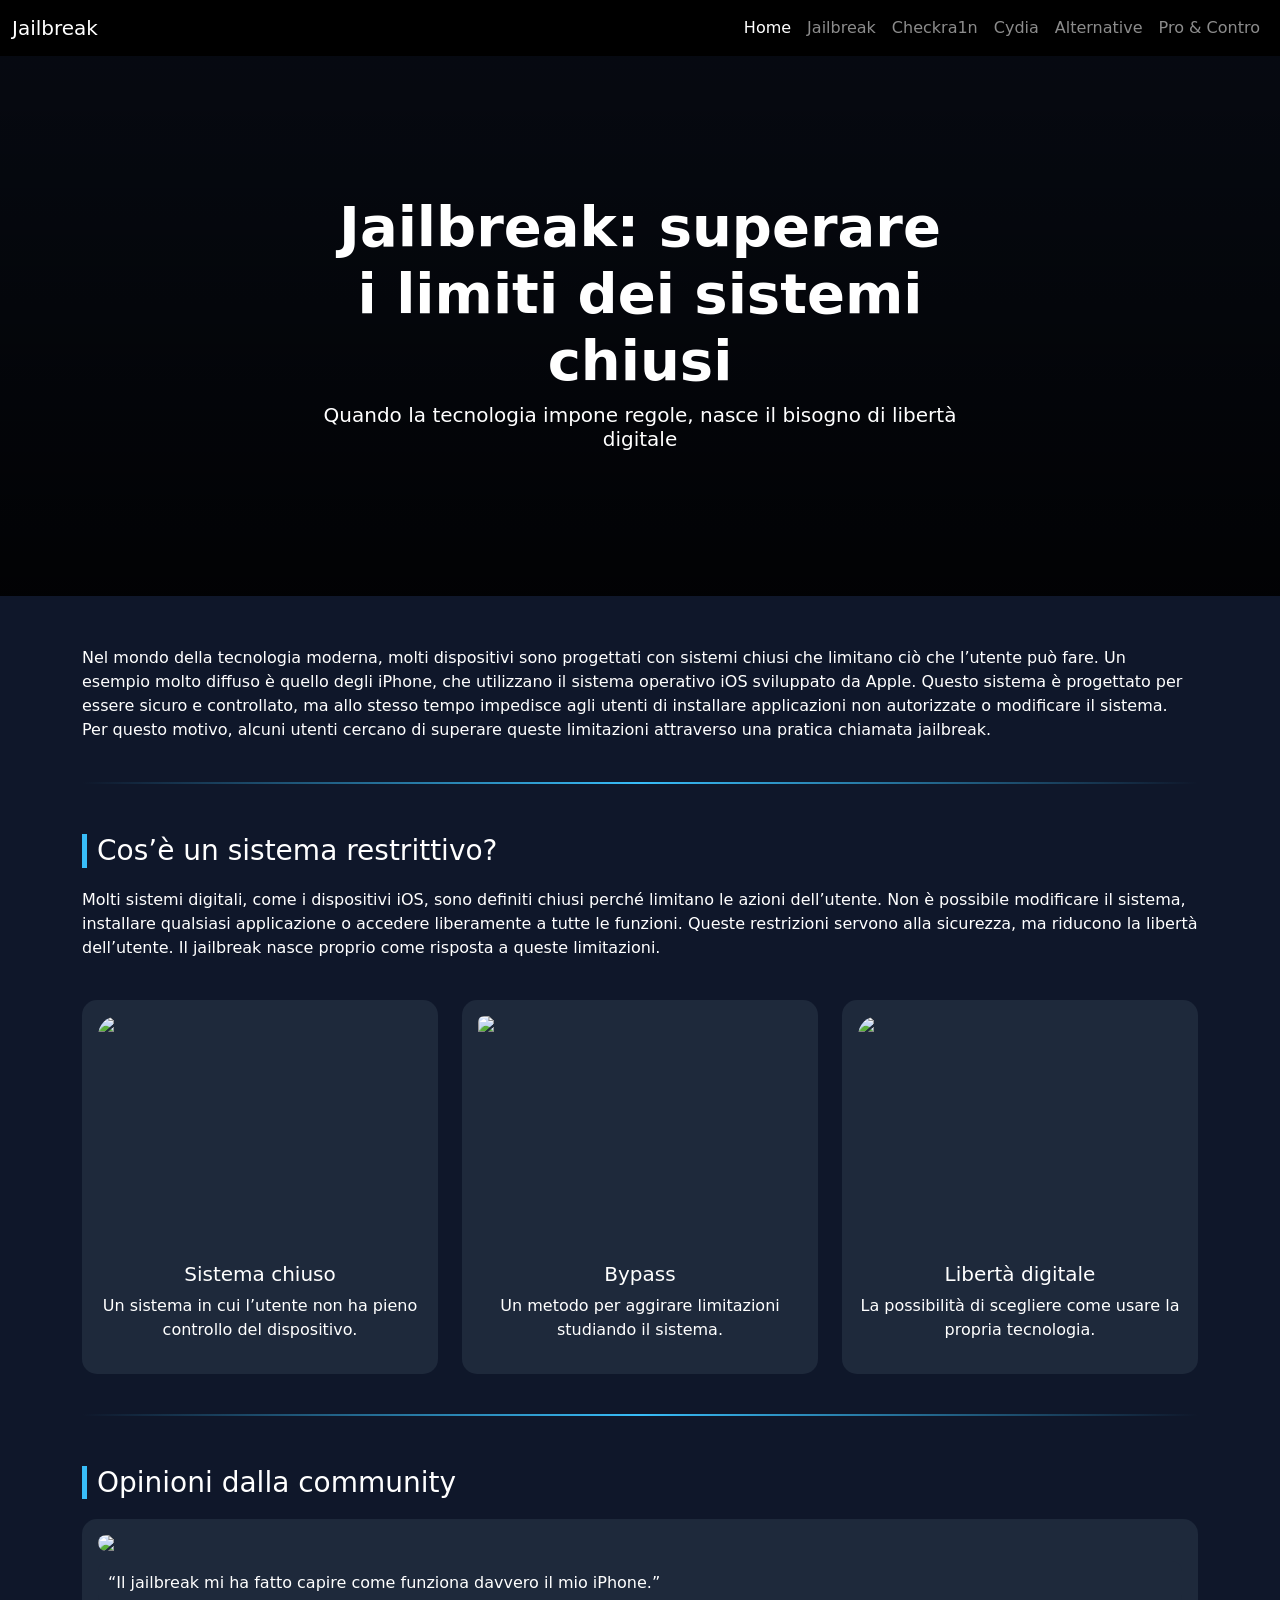
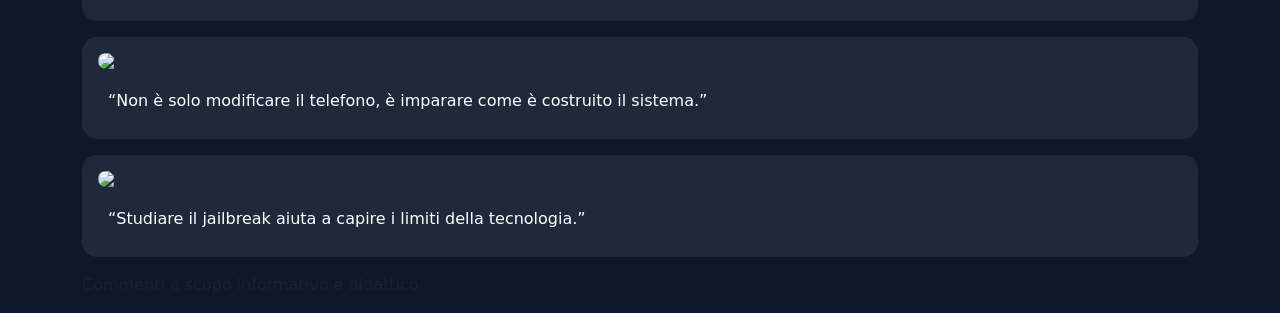
==== sito tesina2026/index.html @ 547dbefb "Add files via upload" ====
<!doctype html>
<html lang="it">
<head>
  <meta charset="utf-8">
  <meta name="viewport" content="width=device-width, initial-scale=1">
  <title>Jailbreak</title>

  <link href="https://cdn.jsdelivr.net/npm/bootstrap@5.3.8/dist/css/bootstrap.min.css" rel="stylesheet">
<link rel="stylesheet" href="style.css">
  <style>

    .hero-image {
      background-image: linear-gradient(rgba(0,0,0,0.6), rgba(0,0,0,0.9)),
      url("https://www.corellium.com/hs-fs/hubfs/iOS%2026%20Jailbreak%20Blog.png");
      height: 60vh;
      background-size: cover;
      background-position: center;
      position: relative;
    }

    .hero-text {
      position: absolute;
      top: 50%;
      left: 50%;
      transform: translate(-50%, -50%);
      text-align: center;
    }

    
  </style>
</head>

<body>

<!-- NAVBAR -->
<nav class="navbar navbar-expand-lg navbar-dark bg-black">
  <div class="container-fluid">
    <a class="navbar-brand" href="index.html">Jailbreak</a>
    <button class="navbar-toggler" data-bs-toggle="collapse" data-bs-target="#nav">
      <span class="navbar-toggler-icon"></span>
    </button>

    <div class="collapse navbar-collapse" id="nav">
      <ul class="navbar-nav ms-auto">
        <li class="nav-item"><a class="nav-link active" href="index.html">Home</a></li>
        <li class="nav-item"><a class="nav-link" href="jailbreak.html">Jailbreak</a></li>
        <li class="nav-item"><a class="nav-link" href="checkra1n.html">Checkra1n</a></li>
        <li class="nav-item"><a class="nav-link" href="cydia.html">Cydia</a></li>
        <li class="nav-item"><a class="nav-link" href="alternative.html">Alternative</a></li>
        <li class="nav-item"><a class="nav-link" href="pro_e_contro.html">Pro & Contro</a></li>
      </ul>
    </div>
  </div>
</nav>

<!-- HERO -->
<div class="hero-image">
  <div class="hero-text">
    <h1 class="display-4 fw-bold">Jailbreak: superare i limiti dei sistemi chiusi</h1>
    <h5>Quando la tecnologia impone regole, nasce il bisogno di libertà digitale</h5>
  </div>
</div>

<!-- CONTENUTO -->
<div class="container">

  <!-- INTRO -->
  <div class="section">
    <p>
      Nel mondo della tecnologia moderna, molti dispositivi sono progettati con sistemi chiusi che limitano ciò che l’utente può fare. Un esempio molto diffuso è quello degli iPhone, che utilizzano il sistema operativo iOS sviluppato da Apple.  
      Questo sistema è progettato per essere sicuro e controllato, ma allo stesso tempo impedisce agli utenti di installare applicazioni non autorizzate o modificare il sistema.  
      Per questo motivo, alcuni utenti cercano di superare queste limitazioni attraverso una pratica chiamata jailbreak.
    </p>
  </div>

  <div class="divider"></div>

  <!-- SISTEMA RESTRITTIVO -->
  <div class="section">
    <h3 class="section-title">Cos’è un sistema restrittivo?</h3>
    <p>
      Molti sistemi digitali, come i dispositivi iOS, sono definiti chiusi perché limitano le azioni dell’utente.
      Non è possibile modificare il sistema, installare qualsiasi applicazione o accedere liberamente a tutte le funzioni.
      Queste restrizioni servono alla sicurezza, ma riducono la libertà dell’utente.
      Il jailbreak nasce proprio come risposta a queste limitazioni.
    </p>
  </div>
  <br>

  <!-- CARD -->
  <div class="row">

    <div class="col-md-4">
      <div class="card p-3 text-center">
        <img src="https://img.freepik.com/vettori-premium/lucchetto-digitale-con-schermo-virtuale-su-sfondo-blu-tecnologia-di-sicurezza-informatica-e-privacy_120819-3708.jpg" style="height:230px; border-radius: 20px;">
        <h5 class="mt-3">Sistema chiuso</h5>
        <p>Un sistema in cui l’utente non ha pieno controllo del dispositivo.</p>
      </div>
    </div>

    <div class="col-md-4">
      <div class="card p-3 text-center">
        <img src="https://static.vecteezy.com/ti/gratis-vector/p1/7381711.jpg" class="img-fluid rounded" style="height:230px; border-radius: 20px;">
        <h5 class="mt-3">Bypass</h5>
        <p>Un metodo per aggirare limitazioni studiando il sistema.</p>
      </div>
    </div>

    <div class="col-md-4">
      <div class="card p-3 text-center">
        <img src="https://cild.eu/wp-content/uploads/2016/12/digital_age_cat_page.png" style="height:230px; border-radius: 20px;">
        <h5 class="mt-3">Libertà digitale</h5>
        <p>La possibilità di scegliere come usare la propria tecnologia.</p>
      </div>
    </div>

  </div>

  <div class="divider"></div>

  <!-- COMMENTI -->
  <div class="section">
    <h3 class="section-title">Opinioni dalla community</h3>

    <div class="card p-3 mb-3">
      <img src="https://cdn.pixabay.com/photo/2020/07/01/12/58/icon-5359553_640.png" class="avatar">
      <div class="bubble">“Il jailbreak mi ha fatto capire come funziona davvero il mio iPhone.”</div>
    </div>

    <div class="card p-3 mb-3">
      <img src="https://encrypted-tbn0.gstatic.com/images?q=tbn:ANd9GcSuU93VIbnZ9ciHVqNTwJOsPUAmbpdiDs6B3w&s" class="avatar">
      <div class="bubble">“Non è solo modificare il telefono, è imparare come è costruito il sistema.”</div>
    </div>

    <div class="card p-3 mb-3">
      <img src="https://encrypted-tbn0.gstatic.com/images?q=tbn:ANd9GcTwOXJixk6NeCG7ojo6IUekSTUt3_WkK-YGYQ&s" class="avatar">
      <div class="bubble">“Studiare il jailbreak aiuta a capire i limiti della tecnologia.”</div>
    </div>

    <p class="text-muted mt-2">Commenti a scopo informativo e didattico</p>
  </div>

</div>

<script src="https://cdn.jsdelivr.net/npm/bootstrap@5.3.8/dist/js/bootstrap.bundle.min.js"></script>
</body>
</html>
---- sito tesina2026/style.css ----
/* SFONDO GENERALE */
body {
  background-color: #0f172a;
  color: white;

}

/* SEZIONI */
.section {
  margin-top: 50px;
}

/* CARD */
.card {
  background-color: #1e293b;
  border: none;
  border-radius: 15px;
  transition: 0.3s;
  color: white;
}

.card:hover {
  transform: translateY(-10px) scale(1.02);
  box-shadow: 0px 10px 30px rgba(0,0,0,0.6);
}

/* TITOLI SEZIONE */
.section-title {
  border-left: 5px solid #38bdf8;
  padding-left: 10px;
  margin-bottom: 20px;
}

/* DIVISORE */
.divider {
  height: 2px;
  background: linear-gradient(to right, transparent, #38bdf8, transparent);
  margin: 40px 0;
}

/* COMMENTI */
.bubble {
  background-color: #1e293b;
  padding: 10px;
  border-radius: 10px;
  margin-top: 10px;
}

/* AVATAR */
img.avatar {
  width: 100px;
  border-radius: 100px;
}
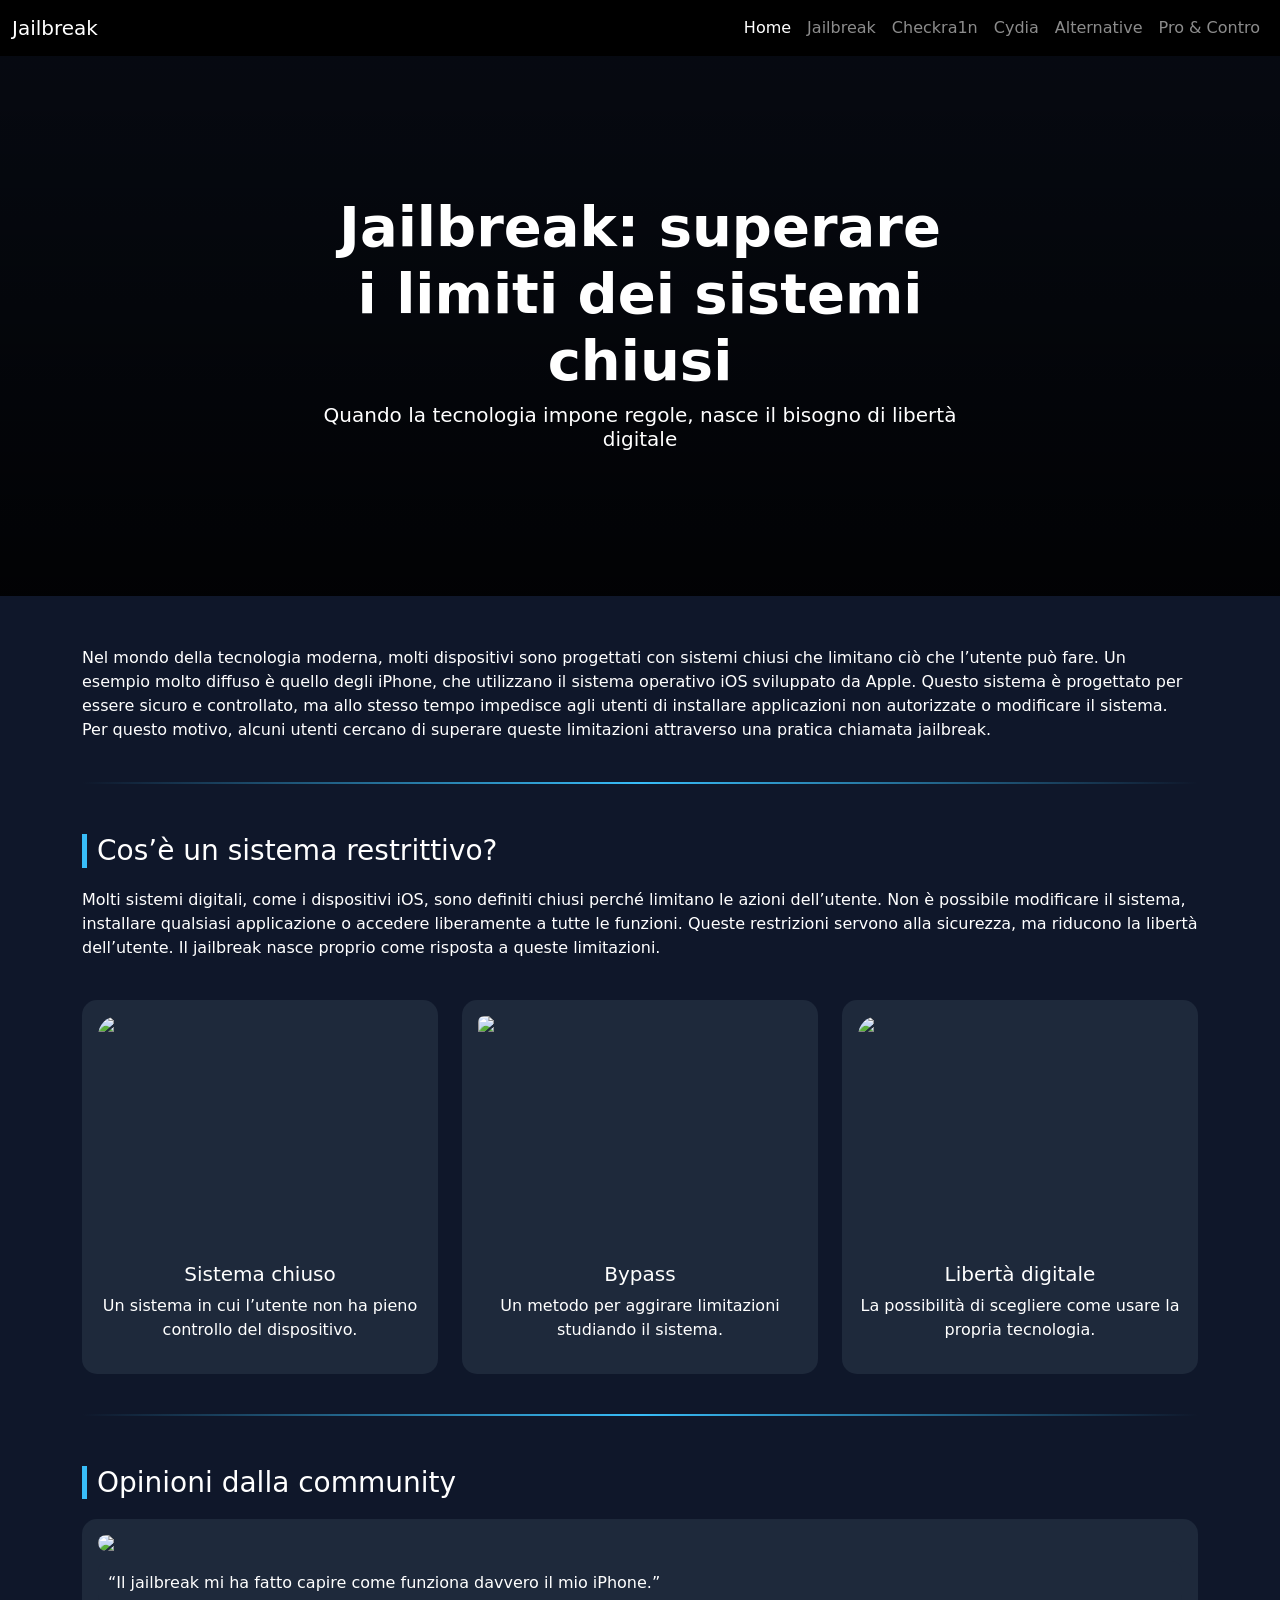
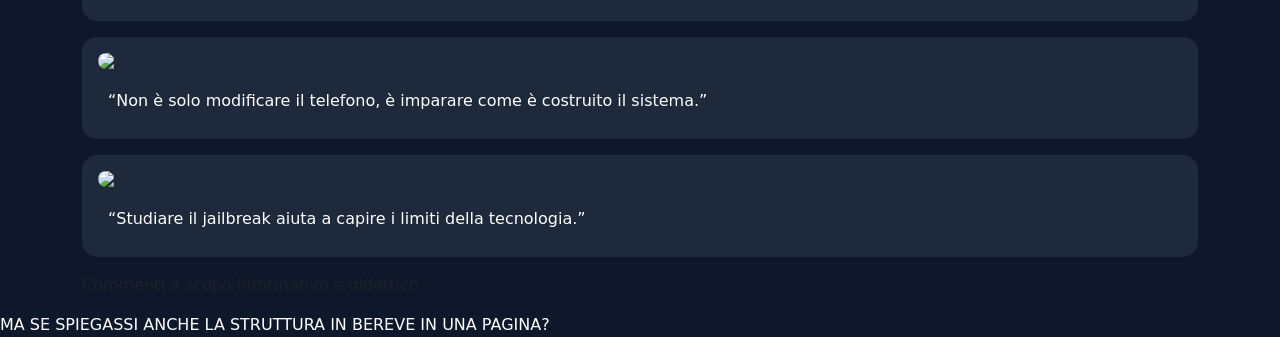
==== commit 515e9880: "Fix HTML structure and formatting issues" ====
--- a/sito tesina2026/index.html
+++ b/sito tesina2026/index.html
@@ -141,7 +141,7 @@
   </div>
 
 </div>
-
+MA SE SPIEGASSI ANCHE LA STRUTTURA IN BEREVE IN UNA PAGINA?
 <script src="https://cdn.jsdelivr.net/npm/bootstrap@5.3.8/dist/js/bootstrap.bundle.min.js"></script>
 </body>
-</html>+</html>
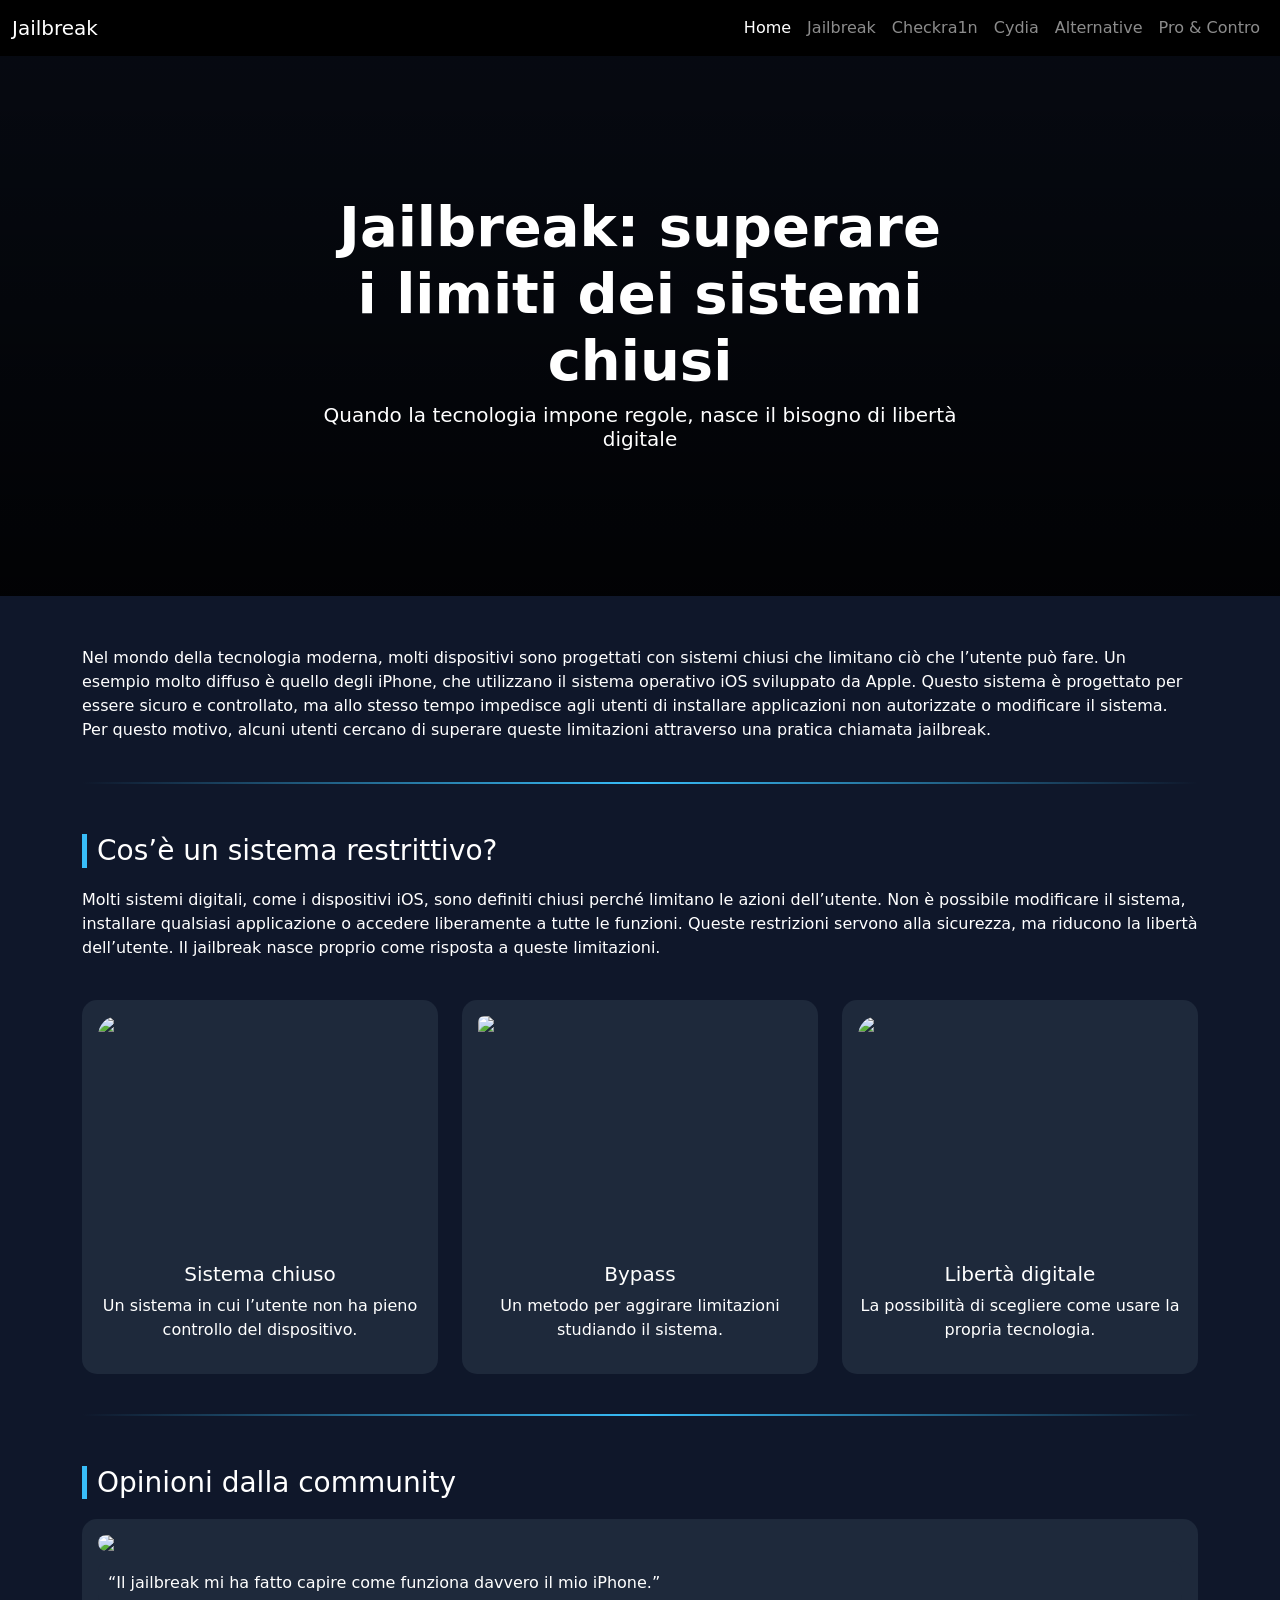
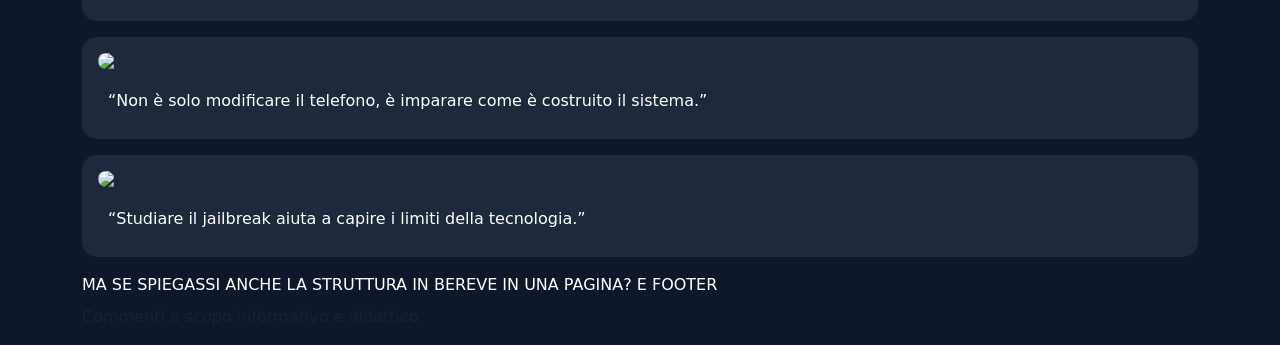
==== commit 90051c2e: "Update index.html" ====
--- a/sito tesina2026/index.html
+++ b/sito tesina2026/index.html
@@ -136,12 +136,12 @@
       <img src="https://encrypted-tbn0.gstatic.com/images?q=tbn:ANd9GcTwOXJixk6NeCG7ojo6IUekSTUt3_WkK-YGYQ&s" class="avatar">
       <div class="bubble">“Studiare il jailbreak aiuta a capire i limiti della tecnologia.”</div>
     </div>
-
+MA SE SPIEGASSI ANCHE LA STRUTTURA IN BEREVE IN UNA PAGINA? E FOOTER
     <p class="text-muted mt-2">Commenti a scopo informativo e didattico</p>
   </div>
 
 </div>
-MA SE SPIEGASSI ANCHE LA STRUTTURA IN BEREVE IN UNA PAGINA?
+
 <script src="https://cdn.jsdelivr.net/npm/bootstrap@5.3.8/dist/js/bootstrap.bundle.min.js"></script>
 </body>
 </html>
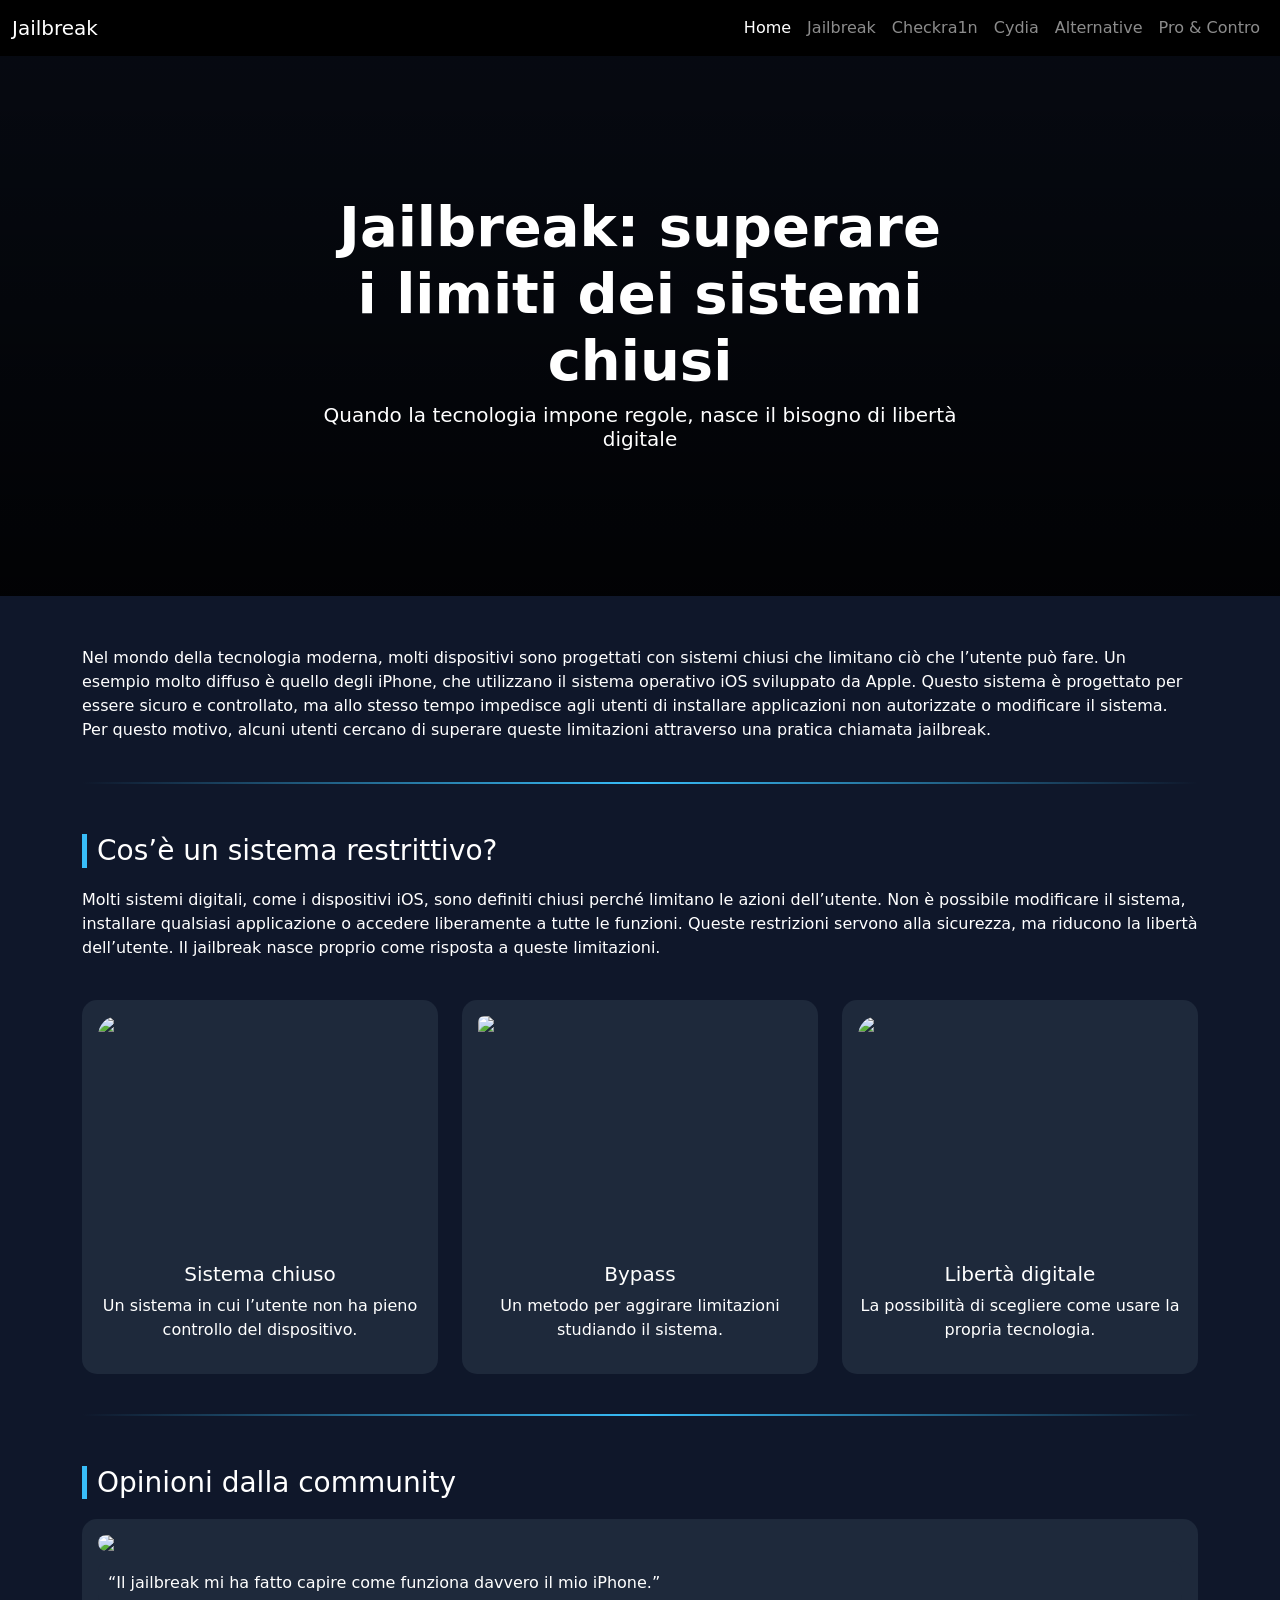
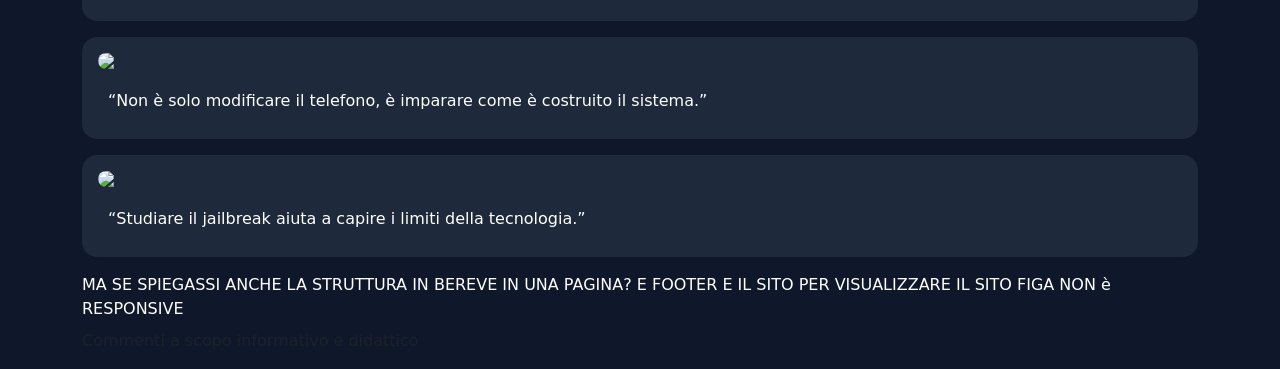
==== commit c1aeab58: "Fix HTML structure and improve responsiveness" ====
--- a/sito tesina2026/index.html
+++ b/sito tesina2026/index.html
@@ -136,7 +136,7 @@
       <img src="https://encrypted-tbn0.gstatic.com/images?q=tbn:ANd9GcTwOXJixk6NeCG7ojo6IUekSTUt3_WkK-YGYQ&s" class="avatar">
       <div class="bubble">“Studiare il jailbreak aiuta a capire i limiti della tecnologia.”</div>
     </div>
-MA SE SPIEGASSI ANCHE LA STRUTTURA IN BEREVE IN UNA PAGINA? E FOOTER
+MA SE SPIEGASSI ANCHE LA STRUTTURA IN BEREVE IN UNA PAGINA? E FOOTER E IL SITO PER VISUALIZZARE IL SITO FIGA NON è RESPONSIVE 
     <p class="text-muted mt-2">Commenti a scopo informativo e didattico</p>
   </div>
 
